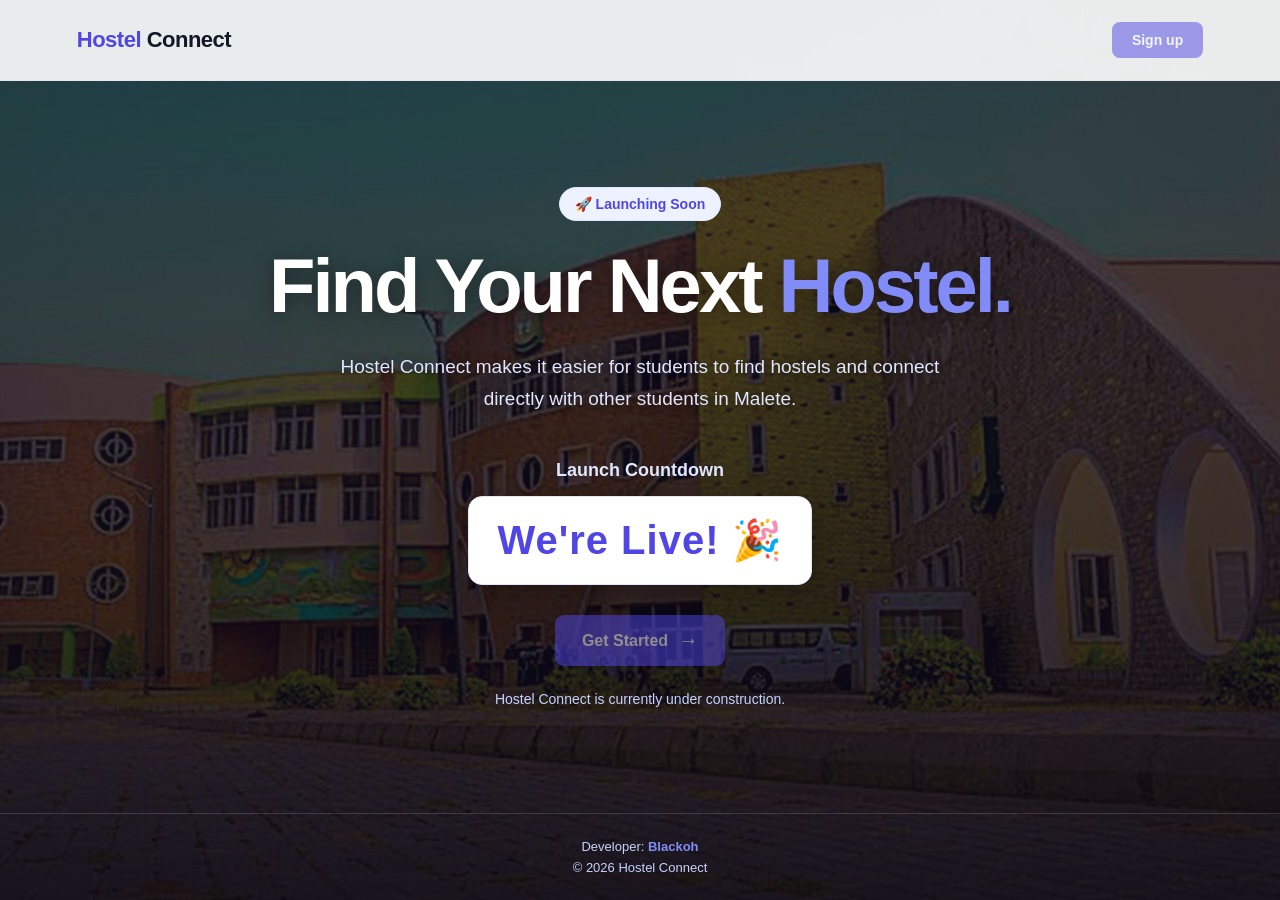
==== index.html @ 581d09bd "tracking" ====
<!DOCTYPE html>
<html lang="en">

<head>
    <meta charset="UTF-8">
    <meta name="viewport" content="width=device-width, initial-scale=1.0">

    <link rel="stylesheet" href="style.css">

    <title>Hostel Connect</title>

    <!-- Google tag (gtag.js) -->
<script async src="https://www.googletagmanager.com/gtag/js?id=G-JGVX7X67TK"></script>
<script>
  window.dataLayer = window.dataLayer || [];
  function gtag(){dataLayer.push(arguments);}
  gtag('js', new Date());

  gtag('config', 'G-JGVX7X67TK');
</script>
</head>

<body>

    <header class="navbar">

        <div class="logo">
            <span>Hostel</span> Connect
        </div>

        <button class="nav-signup" disabled
            onclick="window.location.href = 'hostel signup/signup.html';">
            Sign up
        </button>

    </header>


    <main class="hero">

        <div class="hero-content">

            <div class="badge">
                   &#x1F680; Launching Soon
            </div>

            <h1>
                Find Your Next
                <span>Hostel.</span>
            </h1>

            <p class="hero-text">
                Hostel Connect makes it easier for students to find
                hostels and connect directly with other students in Malete.
            </p>


            <div class="countdown-section">

                <h2>Launch Countdown</h2>

                <div class="countdown" id="time-space">
                    Loading...
                </div>

            </div>


            <button class="main-signup" disabled
                onclick="window.location.href = 'hostel signup/signup.html';">
                Get Started
                <span>→</span>
            </button>


            <p class="construction">
                Hostel Connect is currently under construction.
            </p>

        </div>

    </main>


    <footer>

        <p>
            Developer:
            <span>Blackoh</span>
        </p>

        <p class="year">
            © 2026 Hostel Connect
        </p>

    </footer>


    <script>

        const targetDate =
            new Date("September 3, 2026 00:00:00").getTime();


        setInterval(() => {

            const now = new Date().getTime();

            const distance = targetDate - now;


            if (distance <= 0) {

                document.getElementById("time-space").textContent =
                    "We're Live! 🎉";

                return;
            }


            const days =
                Math.floor(
                    distance / (1000 * 60 * 60 * 24)
                );


            const hours =
                Math.floor(
                    (distance / (1000 * 60 * 60)) % 24
                );


            const minutes =
                Math.floor(
                    (distance / (1000 * 60)) % 60
                );


            const seconds =
                Math.floor(
                    (distance / 1000) % 60
                );


            document.getElementById("time-space").textContent =
                `${days} Days : ${hours} Hrs : ${minutes} M : ${seconds} Sec`;

        }, 1000);

    </script>

</body>

</html>
---- style.css ----
* {
    margin: 0;
    padding: 0;
    box-sizing: border-box;
}


body {
    min-height: 100vh;

    display: flex;
    flex-direction: column;

    font-family: Arial, Helvetica, sans-serif;

    color: #F9FAFB;

    background:
        linear-gradient(
            rgba(17, 17, 40, 0.72),
            rgba(10, 8, 20, 0.85)
        ),
        url("hostel signup/homepage_enhanced.jpg");

    background-size: cover;
    background-position: center;
    background-repeat: no-repeat;
    background-attachment: fixed;
}




.navbar {
    width: 100%;

    display: flex;
    align-items: center;
    justify-content: space-between;

    padding: 22px clamp(20px, 6vw, 80px);

    border-bottom: 1px solid #E5E7EB;

    background: rgba(255, 255, 255, 0.9);
}


.logo {
    font-size: 22px;
    font-weight: 800;
    letter-spacing: -0.5px;
    color: #111827;
}


.logo span {
    color: #4F46E5;
}


.nav-signup {
    border: none;

    background: #4F46E5;
    color: white;

    padding: 10px 20px;

    border-radius: 8px;

    font-size: 14px;
    font-weight: 600;

    cursor: pointer;

    transition: 0.25s ease;
}


.nav-signup:hover {
    background: #4338CA;
    transform: translateY(-1px);
}

.nav-signup:disabled {
    opacity: 0.5;
    cursor: not-allowed;
}


   /* HERO */


.hero {
    flex: 1;

    display: flex;
    justify-content: center;
    align-items: center;

    padding: 70px 20px;
}


.hero-content {
    width: min(800px, 100%);

    text-align: center;
}


/* Launch badge */

.badge {
    display: inline-block;

    padding: 8px 15px;

    margin-bottom: 25px;

    border-radius: 50px;

    background: #EEF2FF;
    border: 1px solid #E0E7FF;

    color: #4F46E5;

    font-size: 14px;
    font-weight: 600;
}


/* Main heading */

h1 {
    font-size: clamp(42px, 8vw, 76px);

    line-height: 1.05;

    letter-spacing: -3px;

    margin-bottom: 25px;

    color: #FFFFFF;

    text-shadow: 0 2px 20px rgba(0, 0, 0, 0.35);
}


h1 span {
    color: #818CF8;
}


/* Description */

.hero-text {
    max-width: 600px;

    margin: 0 auto 45px;

    color: #E0E7FF;

    font-size: clamp(16px, 2vw, 19px);

    line-height: 1.7;

    text-shadow: 0 1px 12px rgba(0, 0, 0, 0.4);
}


/* countdown */

.countdown-section h2 {
    font-size: 18px;

    color: #E0E7FF;

    margin-bottom: 15px;

    font-weight: 600;
}


.countdown {
    display: inline-block;

    padding: 20px 28px;

    background: white;

    border: 1px solid #E0E7FF;

    border-radius: 14px;

    color: #4F46E5;

    font-size: clamp(22px, 5vw, 40px);

    font-weight: 700;

    letter-spacing: 1px;

    box-shadow:
        0 10px 30px rgba(0, 0, 0, 0.25);

    margin-bottom: 30px;
}


/* cta */

.main-signup {
    display: inline-flex;

    align-items: center;
    gap: 10px;

    border: none;

    background: #4F46E5;
    color: white;

    padding: 14px 27px;

    border-radius: 9px;

    font-size: 16px;
    font-weight: 600;

    cursor: pointer;

    transition: 0.25s ease;

    box-shadow:
        0 8px 20px rgba(0, 0, 0, 0.3);
}

.main-signup:disabled {
    opacity: 0.5;
    cursor: not-allowed;
}


.main-signup span {
    font-size: 20px;

    transition: 0.25s ease;
}


.main-signup:hover {
    background: #4338CA;

    transform: translateY(-2px);

    box-shadow:
        0 10px 25px rgba(0, 0, 0, 0.35);
}


.main-signup:hover span {
    transform: translateX(4px);
}


/* costruction text */

.construction {
    margin-top: 25px;

    color: #C7D2FE;

    font-size: 14px;
}


/* footer */

footer {
    text-align: center;

    padding: 25px 20px;

    border-top: 1px solid rgba(255, 255, 255, 0.15);

    color: #C7D2FE;

    font-size: 13px;
}


footer span {
    color: #818CF8;

    font-weight: 600;
}


.year {
    margin-top: 6px;
}


/* small screen */

@media (max-width: 600px) {

    .navbar {
        padding: 18px 20px;
    }


    .logo {
        font-size: 19px;
    }


    .nav-signup {
        padding: 9px 15px;

        font-size: 13px;
    }


    .hero {
        padding: 50px 20px;
    }


    h1 {
        letter-spacing: -2px;
    }


    .hero-text {
        margin-bottom: 35px;
    }


    .countdown {
        width: 100%;

        padding: 18px 10px;

        font-size: 21px;

        letter-spacing: 0;
    }


    .main-signup {
        width: 100%;

        justify-content: center;
    }

}
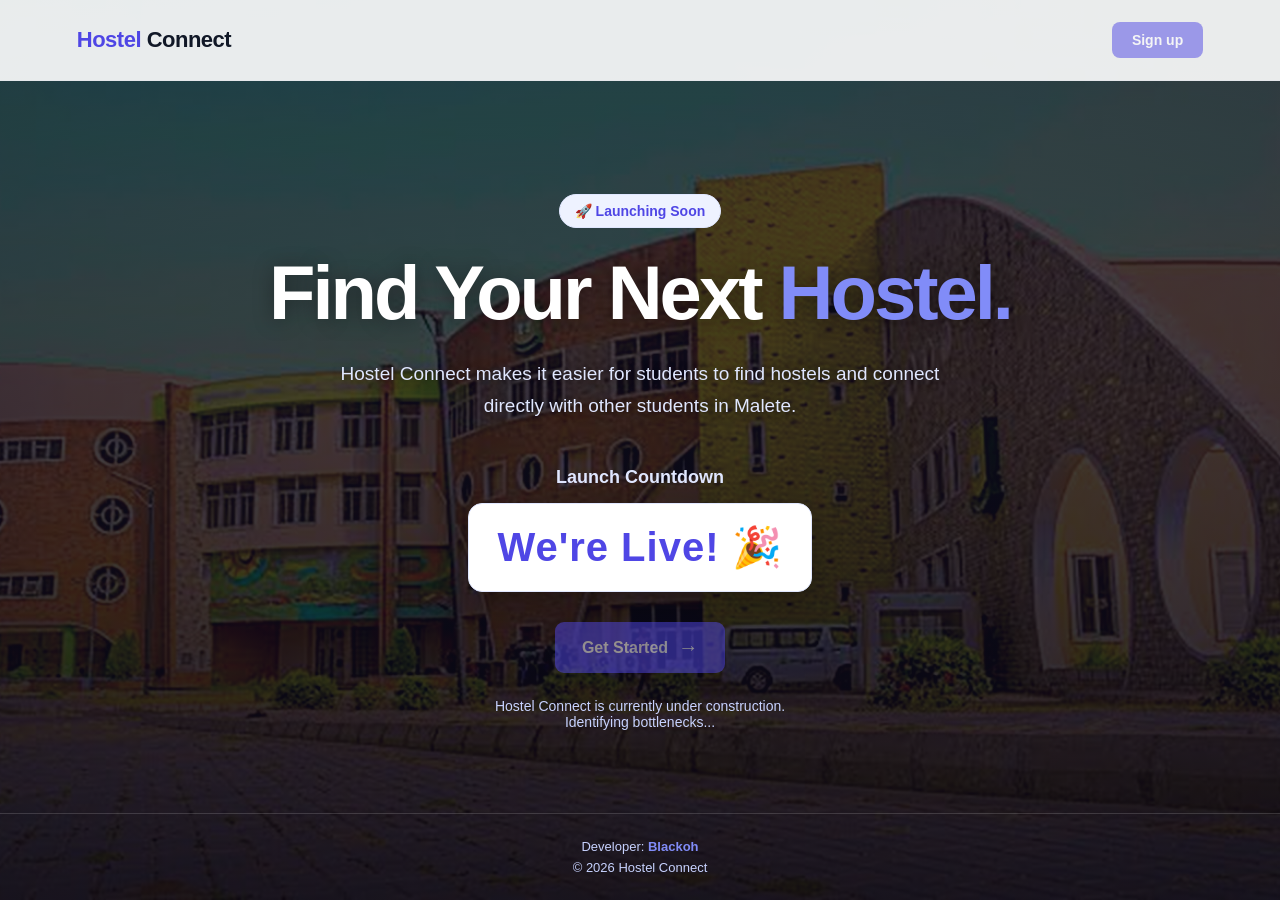
==== commit 1bc34ec4: "setting lauch warning" ====
--- a/index.html
+++ b/index.html
@@ -9,7 +9,7 @@
 
     <title>Hostel Connect</title>
 
-    <!-- Google tag (gtag.js) -->
+
 <script async src="https://www.googletagmanager.com/gtag/js?id=G-JGVX7X67TK"></script>
 <script>
   window.dataLayer = window.dataLayer || [];
@@ -35,6 +35,16 @@
 
     </header>
 
+
+    <div class="notice-ticker" id="noticeTicker">
+    <div class="ticker-content">
+         &#x26A0;  PHYSICALLY INSPECT BEFORE PAYMENT
+        &nbsp;&nbsp; • &nbsp;&nbsp;
+        REPORT SUSPICIOUS LISTINGS
+        &nbsp;&nbsp; • &nbsp;&nbsp;
+        VERIFY BEFORE YOU PAY
+    </div>
+</div>
 
     <main class="hero">
 
@@ -74,7 +84,7 @@
 
 
             <p class="construction">
-                Hostel Connect is currently under construction.
+                Hostel Connect is currently under construction. <br>Identifying bottlenecks...
             </p>
 
         </div>
--- a/style.css
+++ b/style.css
@@ -32,6 +32,42 @@
 
 
 
+.notice-ticker {
+    height: 28px;
+    overflow: hidden;
+    white-space: nowrap;
+}
+
+.notice-ticker {
+    height: 30px;
+    overflow: hidden;
+    white-space: nowrap;
+    display: block;
+    font-family: Arial, Helvetica, sans-serif;
+    font-size: 13px;
+    font-weight: 600;
+    letter-spacing: 0.4px;
+    line-height: 10px;
+    color: #f1f2ff;
+    padding-top: 5px
+}
+
+.ticker-content {
+    display: inline-block;
+    padding-left: 100%;
+    animation: ticker 18s linear infinite;
+}
+
+@keyframes ticker {
+    from {
+        transform: translateX(0);
+    }
+
+    to {
+        transform: translateX(-100%);
+    }
+}
+
 .navbar {
     width: 100%;
 
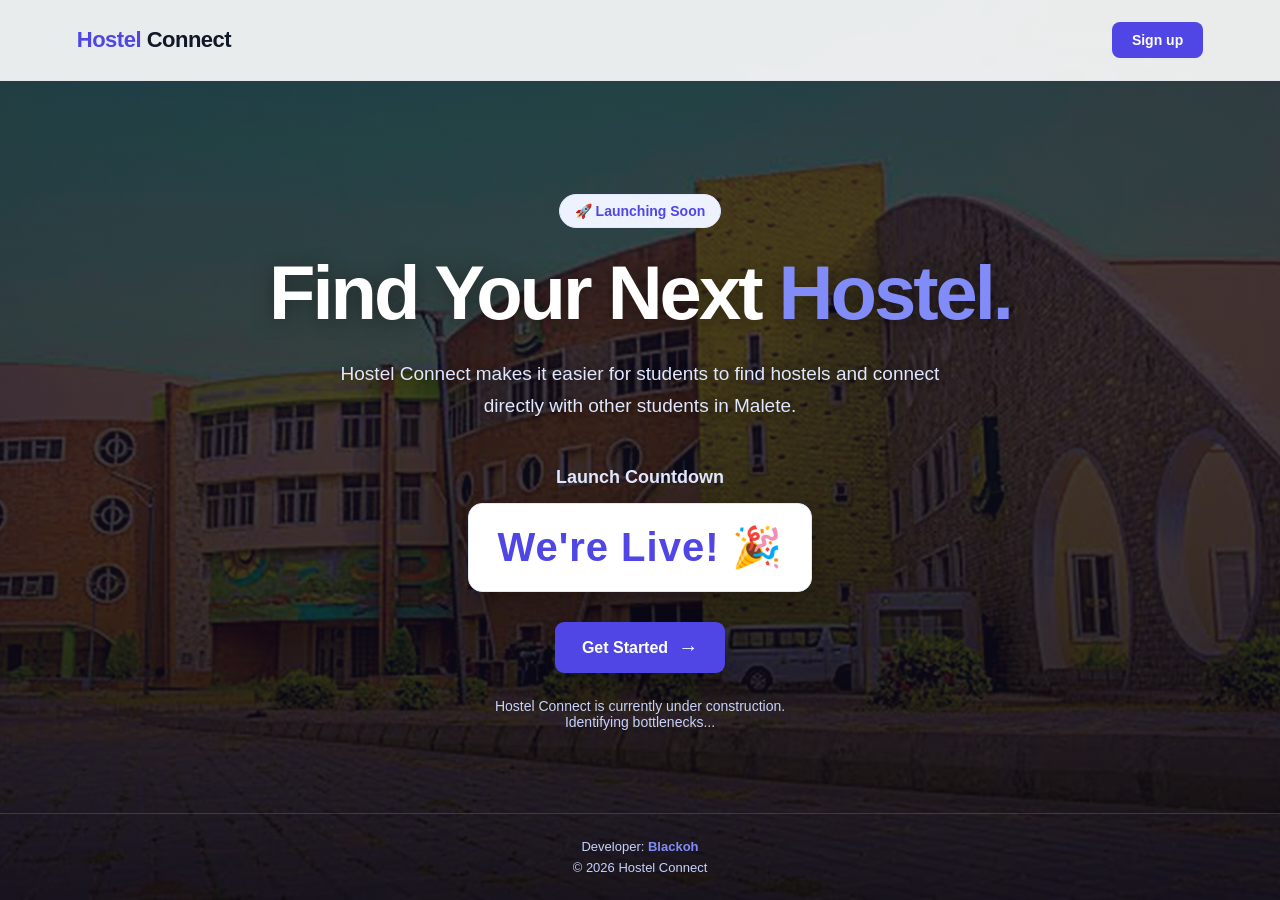
==== commit 0cceacee: "launch" ====
--- a/index.html
+++ b/index.html
@@ -28,7 +28,7 @@
             <span>Hostel</span> Connect
         </div>
 
-        <button class="nav-signup" disabled
+        <button class="nav-signup" 
             onclick="window.location.href = 'hostel signup/signup.html';">
             Sign up
         </button>
@@ -36,13 +36,16 @@
     </header>
 
 
-    <div class="notice-ticker" id="noticeTicker">
+<div class="notice-ticker" id="noticeTicker">
     <div class="ticker-content">
-         &#x26A0;  PHYSICALLY INSPECT BEFORE PAYMENT
+        &#x26A0; PHYSICALLY INSPECT BEFORE PAYMENT
         &nbsp;&nbsp; • &nbsp;&nbsp;
         REPORT SUSPICIOUS LISTINGS
         &nbsp;&nbsp; • &nbsp;&nbsp;
         VERIFY BEFORE YOU PAY
+        &nbsp;&nbsp; • &nbsp;&nbsp;
+        MATRIC NO. 000 IS RESERVED FOR HOSTEL OWNERS AND MANAGERS
+        &nbsp;&nbsp; • &nbsp;&nbsp;
     </div>
 </div>
 
@@ -76,7 +79,7 @@
             </div>
 
 
-            <button class="main-signup" disabled
+            <button class="main-signup" 
                 onclick="window.location.href = 'hostel signup/signup.html';">
                 Get Started
                 <span>→</span>
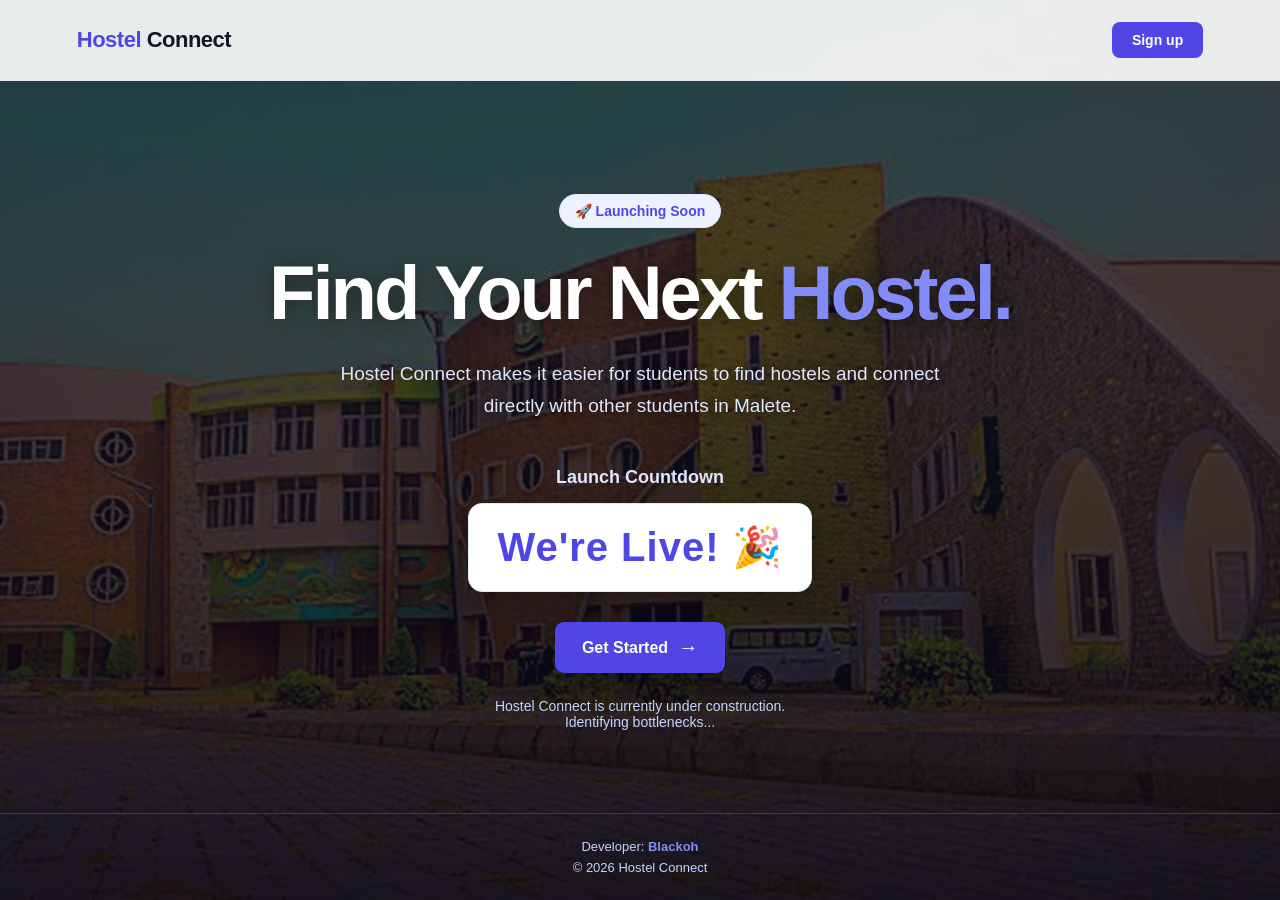
==== commit 0c9a0f51: "fixed matic number message and more btns not working" ====
--- a/index.html
+++ b/index.html
@@ -44,7 +44,7 @@
         &nbsp;&nbsp; • &nbsp;&nbsp;
         VERIFY BEFORE YOU PAY
         &nbsp;&nbsp; • &nbsp;&nbsp;
-        MATRIC NO. 000 IS RESERVED FOR HOSTEL OWNERS AND MANAGERS
+        MATRIC NO. "3 Digits" IS RESERVED FOR HOSTEL OWNERS AND MANAGERS
         &nbsp;&nbsp; • &nbsp;&nbsp;
     </div>
 </div>
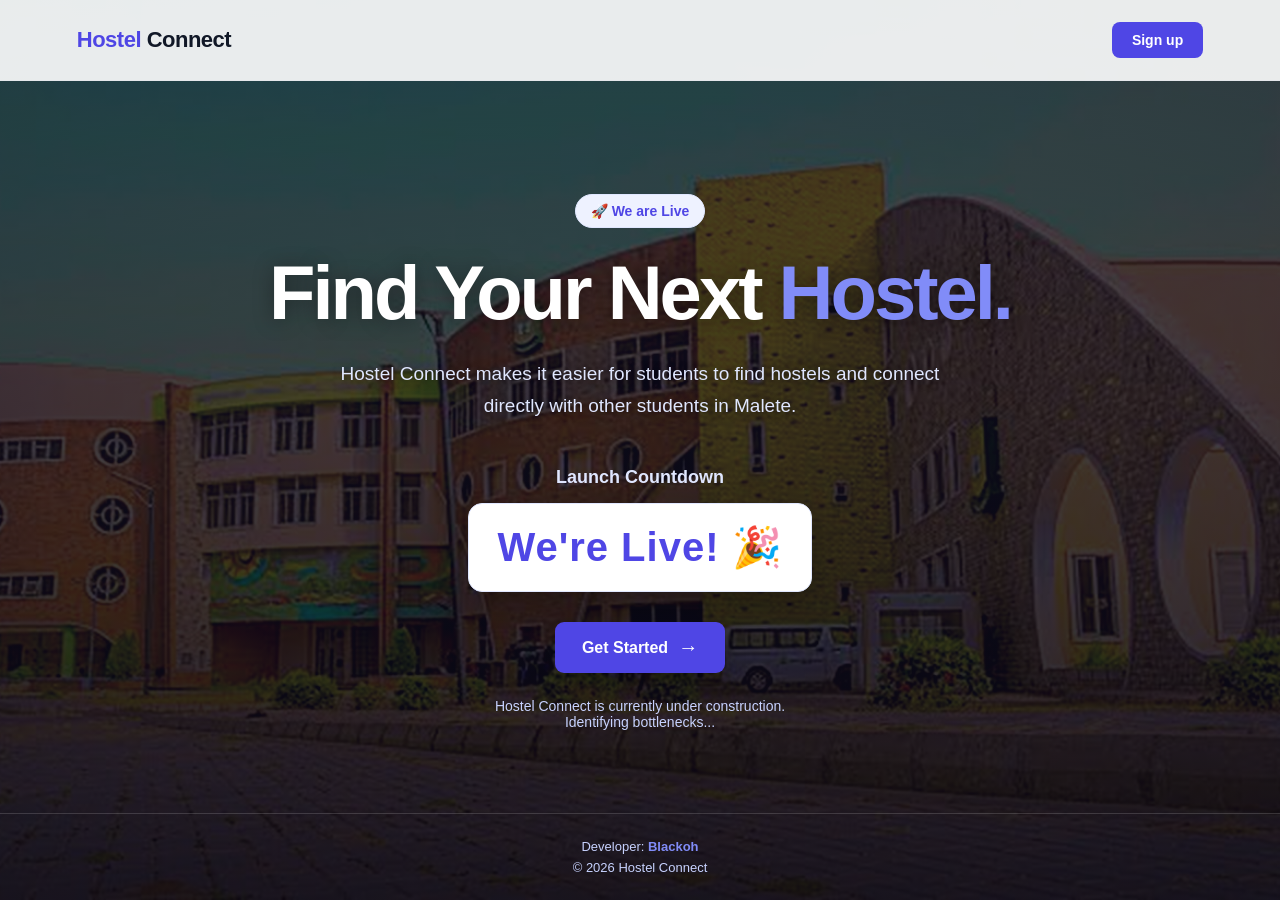
==== commit d2d352dd: "fp updated" ====
--- a/index.html
+++ b/index.html
@@ -54,7 +54,7 @@
         <div class="hero-content">
 
             <div class="badge">
-                   &#x1F680; Launching Soon
+                   &#x1F680; We are Live
             </div>
 
             <h1>
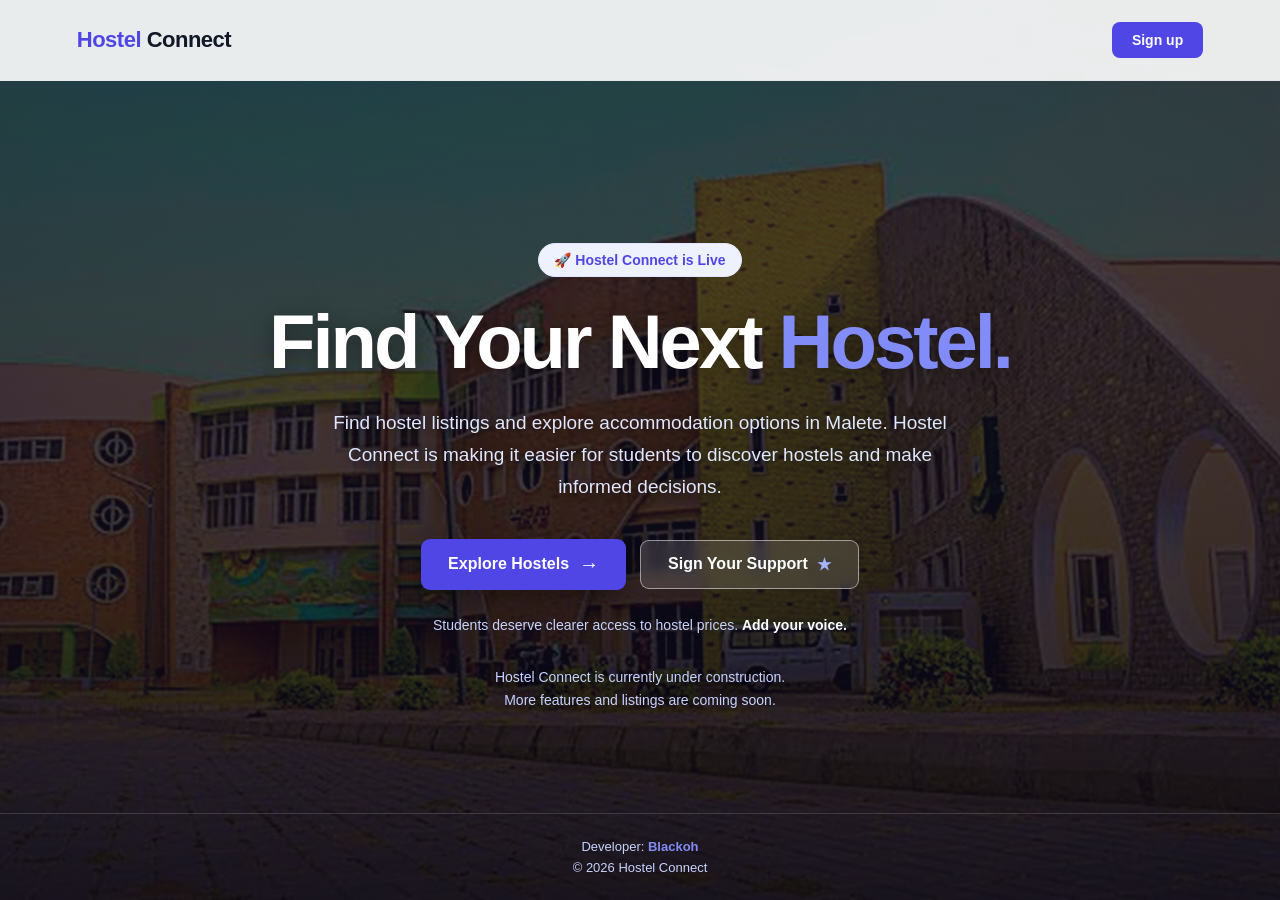
==== commit 96c6c6c0: "campaign for pblic listing" ====
--- a/index.html
+++ b/index.html
@@ -1,168 +1,147 @@
 <!DOCTYPE html>
+
 <html lang="en">
 
 <head>
     <meta charset="UTF-8">
     <meta name="viewport" content="width=device-width, initial-scale=1.0">
 
-    <link rel="stylesheet" href="style.css">
+<link rel="stylesheet" href="style.css">
 
-    <title>Hostel Connect</title>
+<title>Hostel Connect</title>
+
+<script async src="https://www.googletagmanager.com/gtag/js?id=G-JGVX7X67TK"></script>
+
+<script>
+    window.dataLayer = window.dataLayer || [];
+
+    function gtag() {
+        dataLayer.push(arguments);
+    }
+
+    gtag('js', new Date());
+    gtag('config', 'G-JGVX7X67TK');
+</script>
 
 
-<script async src="https://www.googletagmanager.com/gtag/js?id=G-JGVX7X67TK"></script>
-<script>
-  window.dataLayer = window.dataLayer || [];
-  function gtag(){dataLayer.push(arguments);}
-  gtag('js', new Date());
-
-  gtag('config', 'G-JGVX7X67TK');
-</script>
 </head>
 
 <body>
 
-    <header class="navbar">
 
-        <div class="logo">
-            <span>Hostel</span> Connect
+<header class="navbar">
+
+    <div class="logo">
+        <span>Hostel</span> Connect
+    </div>
+
+    <button class="nav-signup"
+        onclick="window.location.href = 'hostel signup/signup.html';">
+        Sign up
+    </button>
+
+</header>
+
+
+<div class="notice-ticker">
+
+    <div class="ticker-content">
+
+        &#x26A0; PHYSICALLY INSPECT BEFORE PAYMENT
+        &nbsp;&nbsp; • &nbsp;&nbsp;
+
+        REPORT SUSPICIOUS LISTINGS
+        &nbsp;&nbsp; • &nbsp;&nbsp;
+
+        VERIFY BEFORE YOU PAY
+        &nbsp;&nbsp; • &nbsp;&nbsp;
+
+        HOSTEL PRICES SHOULD BE CLEAR AND ACCESSIBLE
+        &nbsp;&nbsp; • &nbsp;&nbsp;
+
+    </div>
+
+</div>
+
+
+<main class="hero">
+
+    <div class="hero-content">
+
+        <div class="badge">
+            &#x1F680; Hostel Connect is Live
         </div>
 
-        <button class="nav-signup" 
-            onclick="window.location.href = 'hostel signup/signup.html';">
-            Sign up
-        </button>
 
-    </header>
+        <h1>
+            Find Your Next
+            <span>Hostel.</span>
+        </h1>
 
 
-<div class="notice-ticker" id="noticeTicker">
-    <div class="ticker-content">
-        &#x26A0; PHYSICALLY INSPECT BEFORE PAYMENT
-        &nbsp;&nbsp; • &nbsp;&nbsp;
-        REPORT SUSPICIOUS LISTINGS
-        &nbsp;&nbsp; • &nbsp;&nbsp;
-        VERIFY BEFORE YOU PAY
-        &nbsp;&nbsp; • &nbsp;&nbsp;
-        MATRIC NO. "3 Digits" IS RESERVED FOR HOSTEL OWNERS AND MANAGERS
-        &nbsp;&nbsp; • &nbsp;&nbsp;
-    </div>
-</div>
-
-    <main class="hero">
-
-        <div class="hero-content">
-
-            <div class="badge">
-                   &#x1F680; We are Live
-            </div>
-
-            <h1>
-                Find Your Next
-                <span>Hostel.</span>
-            </h1>
-
-            <p class="hero-text">
-                Hostel Connect makes it easier for students to find
-                hostels and connect directly with other students in Malete.
-            </p>
+        <p class="hero-text">
+            Find hostel listings and explore accommodation options
+            in Malete. Hostel Connect is making it easier for students
+            to discover hostels and make informed decisions.
+        </p>
 
 
-            <div class="countdown-section">
+        <div class="hero-actions">
 
-                <h2>Launch Countdown</h2>
+            <button class="main-signup"
+                onclick="window.location.href = 'hostel signup/signup.html';">
 
-                <div class="countdown" id="time-space">
-                    Loading...
-                </div>
+                Explore Hostels
 
-            </div>
+                <span>&rarr;</span>
 
-
-            <button class="main-signup" 
-                onclick="window.location.href = 'hostel signup/signup.html';">
-                Get Started
-                <span>→</span>
             </button>
 
 
-            <p class="construction">
-                Hostel Connect is currently under construction. <br>Identifying bottlenecks...
-            </p>
+            <button class="support-btn"
+                onclick="window.location.href = 'support.html';">
+
+                Sign Your Support
+
+                <span>&#9733;</span>
+
+            </button>
 
         </div>
 
-    </main>
+
+        <p class="support-text">
+            Students deserve clearer access to hostel prices.
+            <strong>Add your voice.</strong>
+        </p>
 
 
-    <footer>
-
-        <p>
-            Developer:
-            <span>Blackoh</span>
-        </p>
-
-        <p class="year">
-            © 2026 Hostel Connect
-        </p>
-
-    </footer>
+            <p class="construction">
+    Hostel Connect is currently under construction.
+    <br>
+    More features and listings are coming soon.
+</p> 
+    </div>
 
 
-    <script>
 
-        const targetDate =
-            new Date("September 3, 2026 00:00:00").getTime();
+</main>
 
 
-        setInterval(() => {
+<footer>
 
-            const now = new Date().getTime();
+    <p>
+        Developer:
+        <span>Blackoh</span>
+    </p>
 
-            const distance = targetDate - now;
+    <p class="year">
+        &copy; 2026 Hostel Connect
+    </p>
 
+</footer>
 
-            if (distance <= 0) {
-
-                document.getElementById("time-space").textContent =
-                    "We're Live! 🎉";
-
-                return;
-            }
-
-
-            const days =
-                Math.floor(
-                    distance / (1000 * 60 * 60 * 24)
-                );
-
-
-            const hours =
-                Math.floor(
-                    (distance / (1000 * 60 * 60)) % 24
-                );
-
-
-            const minutes =
-                Math.floor(
-                    (distance / (1000 * 60)) % 60
-                );
-
-
-            const seconds =
-                Math.floor(
-                    (distance / 1000) % 60
-                );
-
-
-            document.getElementById("time-space").textContent =
-                `${days} Days : ${hours} Hrs : ${minutes} M : ${seconds} Sec`;
-
-        }, 1000);
-
-    </script>
 
 </body>
 
 </html>
-
--- a/style.css
+++ b/style.css
@@ -1,396 +1,493 @@
-
 * {
-    margin: 0;
-    padding: 0;
-    box-sizing: border-box;
-}
+  margin: 0;
+  padding: 0;
+  box-sizing: border-box;
+  }
 
 
 body {
-    min-height: 100vh;
-
-    display: flex;
+min-height: 100vh;
+
+display: flex;
+flex-direction: column;
+
+font-family: Arial, Helvetica, sans-serif;
+
+color: #F9FAFB;
+
+background:
+    linear-gradient(
+        rgba(17, 17, 40, 0.72),
+        rgba(10, 8, 20, 0.85)
+    ),
+    url("hostel signup/homepage_enhanced.jpg");
+
+background-size: cover;
+background-position: center;
+background-repeat: no-repeat;
+background-attachment: fixed;
+
+}
+
+
+/* NAVBAR */
+
+.navbar {
+width: 100%;
+
+display: flex;
+align-items: center;
+justify-content: space-between;
+
+padding: 22px clamp(20px, 6vw, 80px);
+
+border-bottom: 1px solid #E5E7EB;
+
+background: rgba(255, 255, 255, 0.9);
+
+}
+
+
+.logo {
+font-size: 22px;
+font-weight: 800;
+
+letter-spacing: -0.5px;
+
+color: #111827;
+
+}
+
+
+.logo span {
+color: #4F46E5;
+}
+
+
+.nav-signup {
+border: none;
+
+background: #4F46E5;
+color: white;
+
+padding: 10px 20px;
+
+border-radius: 8px;
+
+font-size: 14px;
+font-weight: 600;
+
+cursor: pointer;
+
+transition: 0.25s ease;
+
+}
+
+
+.nav-signup:hover {
+background: #4338CA;
+transform: translateY(-1px);
+}
+
+
+/* NOTICE TICKER */
+
+.notice-ticker {
+height: 30px;
+
+overflow: hidden;
+white-space: nowrap;
+
+font-size: 13px;
+font-weight: 600;
+
+letter-spacing: 0.4px;
+
+color: #F1F2FF;
+
+padding-top: 8px;
+
+}
+
+
+.ticker-content {
+display: inline-block;
+
+padding-left: 100%;
+
+animation: ticker 18s linear infinite;
+
+}
+
+
+@keyframes ticker {
+
+from {
+    transform: translateX(0);
+}
+
+
+to {
+    transform: translateX(-100%);
+}
+
+}
+
+
+/* HERO */
+
+.hero {
+flex: 1;
+
+display: flex;
+flex-direction: column;
+
+justify-content: center;
+align-items: center;
+
+padding: 70px 20px 40px;
+
+}
+
+
+.hero-content {
+width: min(800px, 100%);
+
+text-align: center;
+
+}
+
+
+/* LIVE BADGE */
+
+.badge {
+display: inline-block;
+
+padding: 8px 15px;
+
+margin-bottom: 25px;
+
+border-radius: 50px;
+
+background: #EEF2FF;
+
+border: 1px solid #E0E7FF;
+
+color: #4F46E5;
+
+font-size: 14px;
+font-weight: 600;
+
+}
+
+
+/* MAIN HEADING */
+
+h1 {
+font-size: clamp(42px, 8vw, 76px);
+
+line-height: 1.05;
+
+letter-spacing: -3px;
+
+margin-bottom: 25px;
+
+color: #FFFFFF;
+
+text-shadow: 0 2px 20px rgba(0, 0, 0, 0.35);
+
+}
+
+
+h1 span {
+color: #818CF8;
+}
+
+
+/* DESCRIPTION */
+
+.hero-text {
+max-width: 620px;
+
+margin: 0 auto 35px;
+
+color: #E0E7FF;
+
+font-size: clamp(16px, 2vw, 19px);
+
+line-height: 1.7;
+
+text-shadow: 0 1px 12px rgba(0, 0, 0, 0.4);
+
+}
+
+
+/* HERO BUTTONS */
+
+.hero-actions {
+display: flex;
+
+justify-content: center;
+align-items: center;
+
+gap: 14px;
+
+flex-wrap: wrap;
+
+}
+
+
+/* PRIMARY BUTTON */
+
+.main-signup {
+display: inline-flex;
+
+align-items: center;
+justify-content: center;
+
+gap: 10px;
+
+border: none;
+
+background: #4F46E5;
+color: white;
+
+padding: 14px 27px;
+
+border-radius: 9px;
+
+font-size: 16px;
+font-weight: 600;
+
+cursor: pointer;
+
+transition: 0.25s ease;
+
+box-shadow:
+    0 8px 20px rgba(0, 0, 0, 0.3);
+
+}
+
+
+.main-signup span {
+font-size: 20px;
+
+transition: 0.25s ease;
+
+}
+
+
+.main-signup:hover {
+background: #4338CA;
+
+transform: translateY(-2px);
+
+box-shadow:
+    0 10px 25px rgba(0, 0, 0, 0.35);
+
+}
+
+
+.main-signup:hover span {
+transform: translateX(4px);
+
+}
+
+
+/* SUPPORT BUTTON */
+
+.support-btn {
+display: inline-flex;
+
+align-items: center;
+justify-content: center;
+
+gap: 9px;
+
+padding: 14px 27px;
+
+border: 1px solid rgba(255, 255, 255, 0.5);
+
+background: rgba(255, 255, 255, 0.12);
+
+color: #FFFFFF;
+
+border-radius: 9px;
+
+font-size: 16px;
+font-weight: 600;
+
+cursor: pointer;
+
+transition: 0.25s ease;
+
+backdrop-filter: blur(6px);
+
+}
+
+
+.support-btn:hover {
+background: rgba(255, 255, 255, 0.22);
+
+transform: translateY(-2px);
+
+}
+
+
+.support-btn span {
+color: #A5B4FC;
+
+transition: 0.25s ease;
+
+}
+
+
+.support-btn:hover span {
+transform: scale(1.1);
+
+}
+
+
+/* SUPPORT MESSAGE */
+
+.support-text {
+margin-top: 24px;
+
+color: #C7D2FE;
+
+font-size: 14px;
+
+line-height: 1.6;
+
+}
+
+
+.support-text strong {
+color: #FFFFFF;
+
+}
+
+
+/* CONSTRUCTION TEXT */
+
+.construction {
+margin-top: 30px;
+
+text-align: center;
+
+color: #C7D2FE;
+
+font-size: 14px;
+
+line-height: 1.6;
+
+text-shadow: 0 1px 10px rgba(0, 0, 0, 0.35);
+
+}
+
+
+/* FOOTER */
+
+footer {
+text-align: center;
+
+padding: 25px 20px;
+
+border-top: 1px solid rgba(255, 255, 255, 0.15);
+
+color: #C7D2FE;
+
+font-size: 13px;
+
+}
+
+
+footer span {
+color: #818CF8;
+
+font-weight: 600;
+
+}
+
+
+.year {
+margin-top: 6px;
+
+}
+
+
+/* SMALL SCREEN */
+
+@media (max-width: 600px) {
+
+.navbar {
+    padding: 18px 20px;
+}
+
+
+.logo {
+    font-size: 19px;
+}
+
+
+.nav-signup {
+    padding: 9px 15px;
+
+    font-size: 13px;
+}
+
+
+.notice-ticker {
+    font-size: 12px;
+}
+
+
+.hero {
+    padding: 50px 20px 35px;
+}
+
+
+h1 {
+    letter-spacing: -2px;
+}
+
+
+.hero-text {
+    margin-bottom: 30px;
+}
+
+
+.hero-actions {
+    width: 100%;
+
     flex-direction: column;
 
-    font-family: Arial, Helvetica, sans-serif;
-
-    color: #F9FAFB;
-
-    background:
-        linear-gradient(
-            rgba(17, 17, 40, 0.72),
-            rgba(10, 8, 20, 0.85)
-        ),
-        url("hostel signup/homepage_enhanced.jpg");
-
-    background-size: cover;
-    background-position: center;
-    background-repeat: no-repeat;
-    background-attachment: fixed;
-}
-
-
-
-
-.notice-ticker {
-    height: 28px;
-    overflow: hidden;
-    white-space: nowrap;
-}
-
-.notice-ticker {
-    height: 30px;
-    overflow: hidden;
-    white-space: nowrap;
-    display: block;
-    font-family: Arial, Helvetica, sans-serif;
+    gap: 10px;
+}
+
+
+.main-signup,
+.support-btn {
+    width: 100%;
+}
+
+
+.support-text {
+    margin-top: 20px;
+
     font-size: 13px;
-    font-weight: 600;
-    letter-spacing: 0.4px;
-    line-height: 10px;
-    color: #f1f2ff;
-    padding-top: 5px
-}
-
-.ticker-content {
-    display: inline-block;
-    padding-left: 100%;
-    animation: ticker 18s linear infinite;
-}
-
-@keyframes ticker {
-    from {
-        transform: translateX(0);
-    }
-
-    to {
-        transform: translateX(-100%);
-    }
-}
-
-.navbar {
-    width: 100%;
-
-    display: flex;
-    align-items: center;
-    justify-content: space-between;
-
-    padding: 22px clamp(20px, 6vw, 80px);
-
-    border-bottom: 1px solid #E5E7EB;
-
-    background: rgba(255, 255, 255, 0.9);
-}
-
-
-.logo {
-    font-size: 22px;
-    font-weight: 800;
-    letter-spacing: -0.5px;
-    color: #111827;
-}
-
-
-.logo span {
-    color: #4F46E5;
-}
-
-
-.nav-signup {
-    border: none;
-
-    background: #4F46E5;
-    color: white;
-
-    padding: 10px 20px;
-
-    border-radius: 8px;
-
-    font-size: 14px;
-    font-weight: 600;
-
-    cursor: pointer;
-
-    transition: 0.25s ease;
-}
-
-
-.nav-signup:hover {
-    background: #4338CA;
-    transform: translateY(-1px);
-}
-
-.nav-signup:disabled {
-    opacity: 0.5;
-    cursor: not-allowed;
-}
-
-
-   /* HERO */
-
-
-.hero {
-    flex: 1;
-
-    display: flex;
-    justify-content: center;
-    align-items: center;
-
-    padding: 70px 20px;
-}
-
-
-.hero-content {
-    width: min(800px, 100%);
-
-    text-align: center;
-}
-
-
-/* Launch badge */
-
-.badge {
-    display: inline-block;
-
-    padding: 8px 15px;
-
-    margin-bottom: 25px;
-
-    border-radius: 50px;
-
-    background: #EEF2FF;
-    border: 1px solid #E0E7FF;
-
-    color: #4F46E5;
-
-    font-size: 14px;
-    font-weight: 600;
-}
-
-
-/* Main heading */
-
-h1 {
-    font-size: clamp(42px, 8vw, 76px);
-
-    line-height: 1.05;
-
-    letter-spacing: -3px;
-
-    margin-bottom: 25px;
-
-    color: #FFFFFF;
-
-    text-shadow: 0 2px 20px rgba(0, 0, 0, 0.35);
-}
-
-
-h1 span {
-    color: #818CF8;
-}
-
-
-/* Description */
-
-.hero-text {
-    max-width: 600px;
-
-    margin: 0 auto 45px;
-
-    color: #E0E7FF;
-
-    font-size: clamp(16px, 2vw, 19px);
-
-    line-height: 1.7;
-
-    text-shadow: 0 1px 12px rgba(0, 0, 0, 0.4);
-}
-
-
-/* countdown */
-
-.countdown-section h2 {
-    font-size: 18px;
-
-    color: #E0E7FF;
-
-    margin-bottom: 15px;
-
-    font-weight: 600;
-}
-
-
-.countdown {
-    display: inline-block;
-
-    padding: 20px 28px;
-
-    background: white;
-
-    border: 1px solid #E0E7FF;
-
-    border-radius: 14px;
-
-    color: #4F46E5;
-
-    font-size: clamp(22px, 5vw, 40px);
-
-    font-weight: 700;
-
-    letter-spacing: 1px;
-
-    box-shadow:
-        0 10px 30px rgba(0, 0, 0, 0.25);
-
-    margin-bottom: 30px;
-}
-
-
-/* cta */
-
-.main-signup {
-    display: inline-flex;
-
-    align-items: center;
-    gap: 10px;
-
-    border: none;
-
-    background: #4F46E5;
-    color: white;
-
-    padding: 14px 27px;
-
-    border-radius: 9px;
-
-    font-size: 16px;
-    font-weight: 600;
-
-    cursor: pointer;
-
-    transition: 0.25s ease;
-
-    box-shadow:
-        0 8px 20px rgba(0, 0, 0, 0.3);
-}
-
-.main-signup:disabled {
-    opacity: 0.5;
-    cursor: not-allowed;
-}
-
-
-.main-signup span {
-    font-size: 20px;
-
-    transition: 0.25s ease;
-}
-
-
-.main-signup:hover {
-    background: #4338CA;
-
-    transform: translateY(-2px);
-
-    box-shadow:
-        0 10px 25px rgba(0, 0, 0, 0.35);
-}
-
-
-.main-signup:hover span {
-    transform: translateX(4px);
-}
-
-
-/* costruction text */
+}
+
 
 .construction {
     margin-top: 25px;
 
-    color: #C7D2FE;
-
-    font-size: 14px;
-}
-
-
-/* footer */
+    font-size: 13px;
+}
+
 
 footer {
-    text-align: center;
-
-    padding: 25px 20px;
-
-    border-top: 1px solid rgba(255, 255, 255, 0.15);
-
-    color: #C7D2FE;
-
-    font-size: 13px;
-}
-
-
-footer span {
-    color: #818CF8;
-
-    font-weight: 600;
-}
-
-
-.year {
-    margin-top: 6px;
-}
-
-
-/* small screen */
-
-@media (max-width: 600px) {
-
-    .navbar {
-        padding: 18px 20px;
-    }
-
-
-    .logo {
-        font-size: 19px;
-    }
-
-
-    .nav-signup {
-        padding: 9px 15px;
-
-        font-size: 13px;
-    }
-
-
-    .hero {
-        padding: 50px 20px;
-    }
-
-
-    h1 {
-        letter-spacing: -2px;
-    }
-
-
-    .hero-text {
-        margin-bottom: 35px;
-    }
-
-
-    .countdown {
-        width: 100%;
-
-        padding: 18px 10px;
-
-        font-size: 21px;
-
-        letter-spacing: 0;
-    }
-
-
-    .main-signup {
-        width: 100%;
-
-        justify-content: center;
-    }
+    padding: 20px;
+}
 
 }
